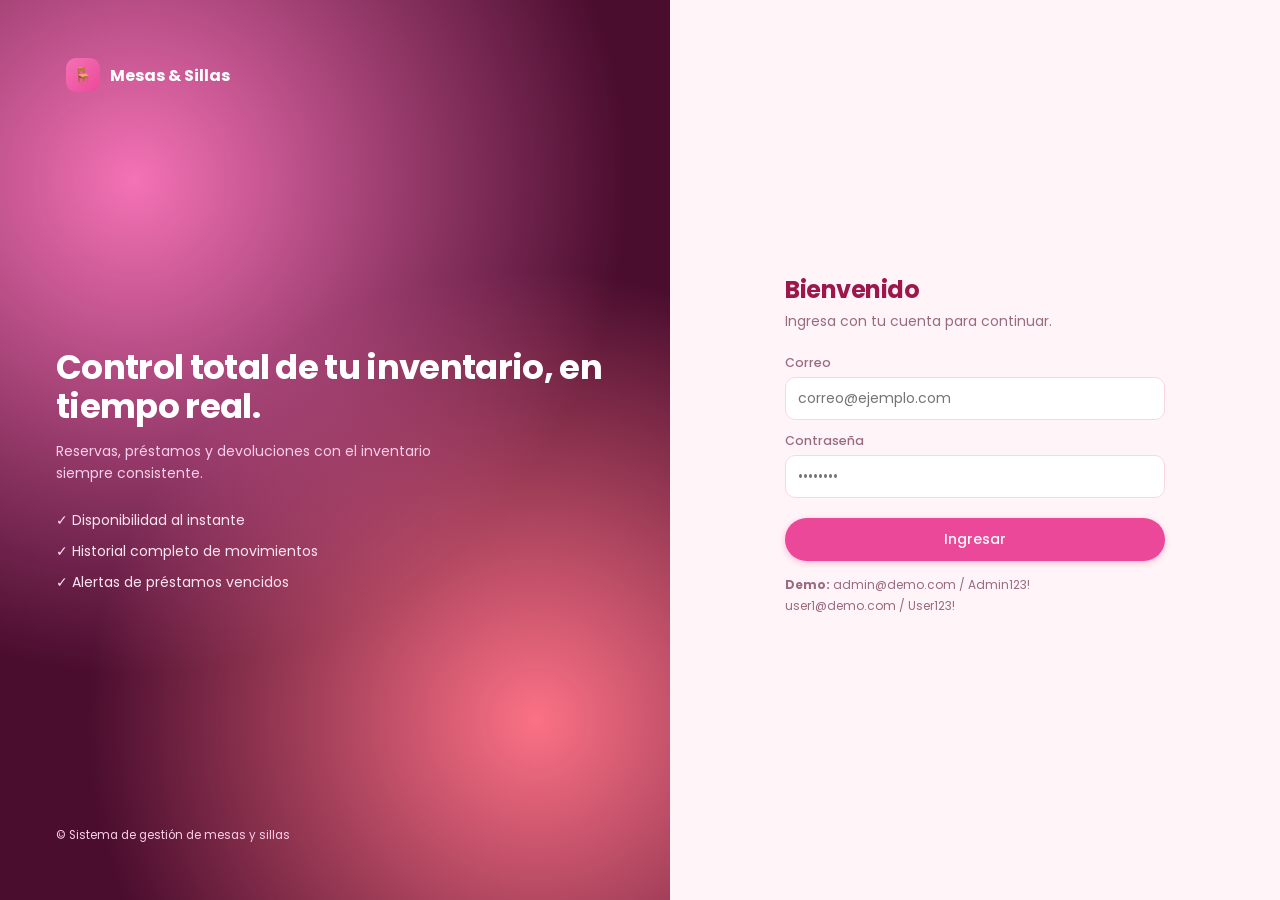
==== frontend/login.html @ 48307b99 "Add files via upload" ====
<!DOCTYPE html><html lang="es"><head><meta charset="UTF-8"><meta name="viewport" content="width=device-width,initial-scale=1"><title>Ingresar · Mesas &amp; Sillas</title><link rel="stylesheet" href="css/styles.css"></head>
<body data-public="1"><div class="auth">
<section class="auth-hero"><div class="brand"><span class="logo">🪑</span>Mesas &amp; Sillas</div>
<div><h2>Control total de tu inventario, en tiempo real.</h2><p>Reservas, préstamos y devoluciones con el inventario siempre consistente.</p>
<ul><li>✓ Disponibilidad al instante</li><li>✓ Historial completo de movimientos</li><li>✓ Alertas de préstamos vencidos</li></ul></div>
<small style="color:#fbcfe8">© Sistema de gestión de mesas y sillas</small></section>
<section class="auth-form"><div class="auth-card"><h1>Bienvenido</h1><p class="sub">Ingresa con tu cuenta para continuar.</p>
<form id="f"><label>Correo</label><input type="email" name="email" placeholder="correo@ejemplo.com" required>
<label>Contraseña</label><input type="password" name="password" placeholder="••••••••" required minlength="8">
<div class="modal-actions"><button class="btn" style="width:100%;justify-content:center">Ingresar</button></div></form>
<p class="hint"><b>Demo:</b> admin@demo.com / Admin123!<br>user1@demo.com / User123!</p></div></section></div>
<script src="js/common.js"></script>
<script>
document.getElementById('f').addEventListener('submit', async (e) => {
  e.preventDefault();
  try {
    const d = Object.fromEntries(new FormData(e.target).entries());
    const r = await api('/auth/login', { method: 'POST', body: d });
    localStorage.setItem('token', r.token); localStorage.setItem('user', JSON.stringify(r.user));
    location.href = 'dashboard.html';
  } catch (err) { toast(err.message, 'error'); }
});
</script></body></html>
---- frontend/css/styles.css ----
@import url('https://fonts.googleapis.com/css2?family=Poppins:wght@400;500;600;700&display=swap');
:root{--bg:#fff5f8;--card:#fff;--text:#3b0a24;--muted:#9a6a80;--primary:#ec4899;--primary-d:#db2777;--primary-l:#fdf2f8;--ok:#10b981;--warn:#f59e0b;--err:#e11d48;--border:#fbd5e5;--side:#4a0d2e;--radius:18px;--shadow:0 1px 2px rgba(219,39,119,.05),0 8px 22px rgba(236,72,153,.10)}
*{box-sizing:border-box}
body{margin:0;font-family:Poppins,system-ui,-apple-system,"Segoe UI",Roboto,sans-serif;background:var(--bg);color:var(--text);font-size:14px;-webkit-font-smoothing:antialiased}
a{color:inherit;text-decoration:none}
.shell{display:flex;min-height:100vh}
.sidebar{width:252px;background:linear-gradient(180deg,#5b1038,#3d0a26);color:#fbcfe8;padding:22px 14px;position:fixed;inset:0 auto 0 0;transition:transform .25s;z-index:30;display:flex;flex-direction:column;gap:2px}
.brand{display:flex;align-items:center;gap:10px;padding:2px 10px 22px;color:#fff;font-weight:700;font-size:16px}
.brand .logo{width:34px;height:34px;border-radius:10px;background:linear-gradient(135deg,#f472b6,#ec4899);display:grid;place-items:center}
.nav-label{font-size:11px;text-transform:uppercase;letter-spacing:.08em;color:#f472b6;padding:14px 12px 6px}
.sidebar a{display:flex;gap:12px;align-items:center;padding:10px 12px;border-radius:10px;color:#f9a8d4;font-weight:500;transition:.15s}
.sidebar a svg{width:18px;height:18px;flex:none}
.sidebar a:hover{background:#6b1844;color:#fff}
.sidebar a.active{background:linear-gradient(135deg,#f472b6,#db2777);color:#fff;box-shadow:0 6px 16px rgba(236,72,153,.45)}
.side-foot{margin-top:auto;padding:12px;font-size:12px;color:#f9a8d4}
.main{margin-left:252px;flex:1;min-width:0}
.navbar{background:rgba(255,245,248,.85);backdrop-filter:blur(8px);border-bottom:1px solid var(--border);padding:12px 24px;display:flex;align-items:center;gap:14px;position:sticky;top:0;z-index:20}
.navbar .sp{flex:1}
.user-chip{display:flex;align-items:center;gap:10px}
.avatar{width:36px;height:36px;border-radius:50%;background:linear-gradient(135deg,#f9a8d4,#ec4899);color:#fff;display:grid;place-items:center;font-weight:600;font-size:13px}
.user-chip .n{font-weight:600;line-height:1.1}.user-chip .r{font-size:11px;color:var(--muted)}
.menu-btn{display:none}
.content{padding:26px 28px;max-width:1360px}
h1{margin:0 0 4px;font-size:26px;font-weight:700;letter-spacing:-.02em}
.sub{color:var(--muted);margin:0 0 22px}
.grid{display:grid;gap:16px}
.grid.c4{grid-template-columns:repeat(auto-fit,minmax(200px,1fr))}
.grid.c2{grid-template-columns:repeat(auto-fit,minmax(340px,1fr))}
.card{background:var(--card);border:1px solid var(--border);border-radius:var(--radius);padding:18px;box-shadow:var(--shadow)}
.card h3{margin:0 0 12px;font-size:15px;font-weight:600}
.stat{display:flex;gap:14px;align-items:center}
.stat .ico{width:46px;height:46px;border-radius:12px;display:grid;place-items:center;flex:none;background:var(--primary-l);color:var(--primary)}
.stat .ico svg{width:22px;height:22px}
.stat.ok .ico{background:#d1fae5;color:#059669}.stat.warn .ico{background:#fef3c7;color:#d97706}.stat.err .ico{background:#ffe4e6;color:#e11d48}
.stat .label{font-size:12.5px;color:var(--muted);font-weight:500}.stat .value{font-size:28px;font-weight:700;letter-spacing:-.02em;line-height:1.15}
.section-title{margin:28px 0 12px;font-size:12px;color:var(--muted);text-transform:uppercase;letter-spacing:.08em;font-weight:600}
.chart-box{position:relative;height:260px}.chart-box.sm{height:230px}
.toolbar{display:flex;flex-wrap:wrap;gap:10px;margin-bottom:16px;align-items:center}
.toolbar .sp{flex:1}
input,select,textarea{font:inherit;padding:10px 12px;border:1px solid var(--border);border-radius:10px;background:#fff;width:100%;color:var(--text)}
.toolbar input,.toolbar select{width:auto;min-width:180px}
input:focus,select:focus,textarea:focus{outline:3px solid #fce7f3;border-color:var(--primary)}
label{display:block;font-size:12.5px;color:var(--muted);margin:12px 0 5px;font-weight:500}
.btn{font:inherit;font-weight:500;border:1px solid transparent;border-radius:999px;padding:10px 18px;cursor:pointer;background:var(--primary);color:#fff;display:inline-flex;align-items:center;gap:6px;transition:.15s;box-shadow:0 2px 6px rgba(236,72,153,.35)}
.btn:hover{background:var(--primary-d)}.btn:disabled{opacity:.6;cursor:wait}
.btn-ghost{background:#fff;color:var(--text);border-color:var(--border);box-shadow:none}.btn-ghost:hover{background:#fdf2f8}
.btn-danger{background:var(--err)}.btn-danger:hover{background:#dc2626}.btn-ok{background:var(--ok)}.btn-ok:hover{background:#059669}.btn-sm{padding:6px 11px;font-size:12.5px;border-radius:8px}
.icon-btn{background:none;border:0;font-size:26px;cursor:pointer;color:var(--muted);line-height:1}
.table-wrap{overflow-x:auto;background:#fff;border:1px solid var(--border);border-radius:var(--radius);box-shadow:var(--shadow)}
table{width:100%;border-collapse:collapse;font-size:13.5px}
th,td{padding:13px 16px;text-align:left;border-bottom:1px solid var(--border);white-space:nowrap}
th{background:#fdf2f8;color:var(--muted);font-weight:600;font-size:12px;text-transform:uppercase;letter-spacing:.04em}
tbody tr:hover{background:#fff7fb}tr:last-child td{border-bottom:0}
.actions{display:flex;gap:6px;flex-wrap:wrap}
.badge{display:inline-flex;align-items:center;gap:6px;padding:4px 10px;border-radius:99px;font-size:12px;font-weight:600;background:#fce7f3;color:#9d174d}
.badge::before{content:"";width:6px;height:6px;border-radius:50%;background:currentColor}
.badge.PENDIENTE{background:#fef3c7;color:#b45309}.badge.CONFIRMADA,.badge.ACTIVO,.badge.DISPONIBLE{background:#d1fae5;color:#047857}
.badge.CANCELADA,.badge.VENCIDO,.badge.AGOTADO,.badge.INACTIVO{background:#fee2e2;color:#b91c1c}
.badge.APROBADO,.badge.PAGADO{background:#d1fae5;color:#047857}.badge.RECHAZADO{background:#fee2e2;color:#b91c1c}.badge.REEMBOLSADO{background:#ffe4e6;color:#be123c}
.badge.CONSUMIDOR_FINAL{background:#fce7f3;color:#be185d}.badge.CREDITO_FISCAL{background:#ffe4e6;color:#9f1239}
.badge.FINALIZADA,.badge.DEVUELTO{background:#fbcfe8;color:#9d174d}.badge.PARCIALMENTE_DEVUELTO{background:#ffedd5;color:#c2410c}
.bar{height:10px;border-radius:99px;background:#fce7f3;overflow:hidden;display:flex;margin-top:10px}
.bar i{display:block;height:100%}.bar .d{background:var(--ok)}.bar .r{background:var(--warn)}.bar .p{background:var(--primary)}
.legend{display:flex;gap:14px;font-size:12px;color:var(--muted);margin-top:8px;flex-wrap:wrap}
.modal-overlay{position:fixed;inset:0;background:rgba(74,13,46,.5);backdrop-filter:blur(3px);display:flex;align-items:center;justify-content:center;z-index:50;padding:16px}
.modal{background:#fff;border-radius:24px;width:100%;max-width:500px;max-height:92vh;overflow:auto;box-shadow:0 24px 60px rgba(219,39,119,.3)}
.modal-head{display:flex;justify-content:space-between;align-items:center;padding:16px 20px;border-bottom:1px solid var(--border)}.modal-head h3{margin:0;font-size:16px}
.modal-body{padding:6px 20px 20px}.modal-actions{display:flex;justify-content:flex-end;gap:8px;margin-top:20px}
.row2{display:grid;grid-template-columns:1fr 1fr;gap:12px}
#toasts{position:fixed;top:16px;right:16px;z-index:60;display:flex;flex-direction:column;gap:8px}
.toast{padding:12px 16px;border-radius:10px;color:#fff;box-shadow:0 8px 24px rgba(0,0,0,.2);background:#059669;max-width:340px;font-weight:500}.toast.error{background:#dc2626}
.empty{padding:40px;text-align:center;color:var(--muted)}
.hint{font-size:12px;color:var(--muted);margin-top:14px;line-height:1.7}
/* login */
.auth{min-height:100vh;display:grid;grid-template-columns:1.1fr 1fr}
.auth-hero{background:radial-gradient(circle at 20% 20%,#f472b6,transparent 55%),radial-gradient(circle at 80% 80%,#fb7185,transparent 50%),#4a0d2e;color:#fff;padding:56px;display:flex;flex-direction:column;justify-content:space-between}
.auth-hero h2{font-size:34px;line-height:1.15;margin:0 0 14px;letter-spacing:-.02em}.auth-hero p{color:#fbcfe8;max-width:420px;line-height:1.6}
.auth-hero ul{list-style:none;padding:0;margin:26px 0 0;display:grid;gap:10px;color:#ffe4f0}
.auth-form{display:flex;align-items:center;justify-content:center;padding:32px}
.auth-card{width:100%;max-width:380px}.auth-card h1{font-size:24px}
@media(max-width:900px){.sidebar{transform:translateX(-100%)}.sidebar.open{transform:none;box-shadow:0 0 0 100vmax rgba(74,13,46,.45)}.main{margin-left:0}.menu-btn{display:inline-flex}.content{padding:18px 14px}.user-chip .t{display:none}.auth{grid-template-columns:1fr}.auth-hero{display:none}}
/* pagos */
.pay-total{display:flex;justify-content:space-between;align-items:baseline;background:var(--primary-l);border-radius:12px;padding:14px 16px;margin-top:14px}
.pay-total span{color:var(--muted);font-weight:500}.pay-total strong{font-size:24px;letter-spacing:-.02em;color:var(--primary-d)}
.pay-detail{font-size:12.5px;color:var(--muted);margin:6px 2px 0}
.sim-banner{background:#fff1f2;color:#9f1239;border-radius:12px;padding:8px 12px;font-size:12px;font-weight:600;margin-top:14px}
fieldset.pay-fields{border:0;padding:0;margin:0;min-width:0}
.test-cards{display:grid;grid-template-columns:1fr 1fr;gap:8px;margin-top:6px}
.chip{font:inherit;text-align:left;border:1px solid var(--border);background:#fff;border-radius:10px;padding:8px 10px;cursor:pointer;display:flex;flex-direction:column;gap:2px;transition:.15s}
.chip b{font-size:12.5px}.chip small{font-size:11.5px;color:var(--muted)}
.chip:hover{border-color:var(--primary);background:var(--primary-l)}
.chip.ok{border-left:3px solid var(--ok)}.chip.bad{border-left:3px solid var(--err)}
.rcpt{text-align:center;padding-top:12px}
.rcpt-total{font-size:34px;font-weight:700;letter-spacing:-.02em}.rcpt-state{margin:6px 0 14px}
.rcpt-row{display:flex;justify-content:space-between;gap:16px;padding:9px 0;border-top:1px dashed var(--border);text-align:left}
.rcpt-row span{color:var(--muted)}.rcpt-row strong{font-weight:600;text-align:right}
.money{font-variant-numeric:tabular-nums;font-weight:600}
td.obs{max-width:120px;overflow:hidden;text-overflow:ellipsis}
table.compact th,table.compact td{padding-left:10px;padding-right:10px}
/* la columna de acciones queda siempre visible aunque la tabla tenga scroll horizontal */
table.compact th:last-child,table.compact td:last-child{position:sticky;right:0;box-shadow:-10px 0 8px -8px rgba(219,39,119,.14)}
table.compact td:last-child{background:#fff}table.compact th:last-child{background:#fdf2f8}
table.compact tbody tr:hover td:last-child{background:#fff7fb}
td .money{margin-bottom:3px}

/* ===== rosa: extras ===== */
h1{color:#9d174d}
.card{border-top:3px solid #f9a8d4}
.stat .ico{border-radius:50%}
.section-title{color:#db2777;display:flex;align-items:center;gap:10px}
.section-title::after{content:"";flex:1;height:1px;background:linear-gradient(90deg,#f9a8d4,transparent)}
.table-wrap{border-radius:20px}
.pay-total{background:linear-gradient(135deg,#fdf2f8,#ffe4f0);border:1px dashed #f9a8d4}
.chip:hover{border-color:#ec4899}
/* comprobante estilo ticket */
.rcpt{background:#fff;border:1px solid var(--border);border-radius:16px;padding:20px 18px 14px;margin-top:14px;position:relative}
.rcpt::before,.rcpt::after{content:"";position:absolute;left:0;right:0;height:8px;background:radial-gradient(circle at 6px 0,transparent 5px,#fff 5.5px) repeat-x;background-size:12px 8px}
.rcpt::before{top:-8px;transform:rotate(180deg)}.rcpt::after{bottom:-8px}
.rcpt-head{font-size:12px;letter-spacing:.12em;text-transform:uppercase;color:#db2777;font-weight:600}
.rcpt-total{color:#be185d}
.rcpt-row{border-top:1px dashed #f9a8d4}
.rcpt-fac{margin-top:14px;background:#fdf2f8;border-radius:12px;padding:10px 12px;text-align:left;font-size:13px}
.rcpt-fac b{color:#be185d}
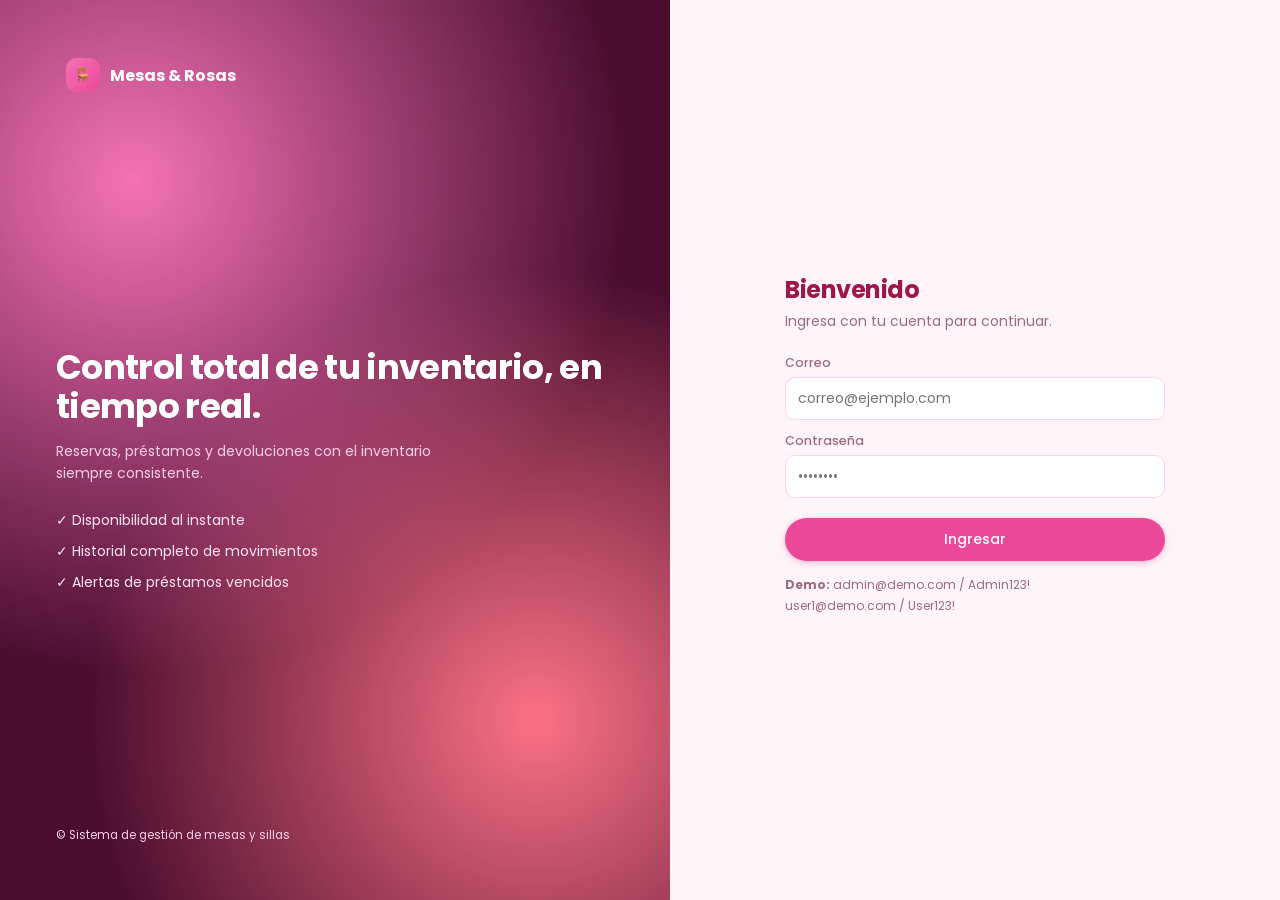
==== commit 9adf5a65: "Change title from 'Sillas' to 'Rosas' in login.html" ====
--- a/frontend/login.html
+++ b/frontend/login.html
@@ -1,6 +1,6 @@
-<!DOCTYPE html><html lang="es"><head><meta charset="UTF-8"><meta name="viewport" content="width=device-width,initial-scale=1"><title>Ingresar · Mesas &amp; Sillas</title><link rel="stylesheet" href="css/styles.css"></head>
+<!DOCTYPE html><html lang="es"><head><meta charset="UTF-8"><meta name="viewport" content="width=device-width,initial-scale=1"><title>Ingresar · Mesas &amp; Rosas</title><link rel="stylesheet" href="css/styles.css"></head>
 <body data-public="1"><div class="auth">
-<section class="auth-hero"><div class="brand"><span class="logo">🪑</span>Mesas &amp; Sillas</div>
+<section class="auth-hero"><div class="brand"><span class="logo">🪑</span>Mesas &amp; Rosas</div>
 <div><h2>Control total de tu inventario, en tiempo real.</h2><p>Reservas, préstamos y devoluciones con el inventario siempre consistente.</p>
 <ul><li>✓ Disponibilidad al instante</li><li>✓ Historial completo de movimientos</li><li>✓ Alertas de préstamos vencidos</li></ul></div>
 <small style="color:#fbcfe8">© Sistema de gestión de mesas y sillas</small></section>
